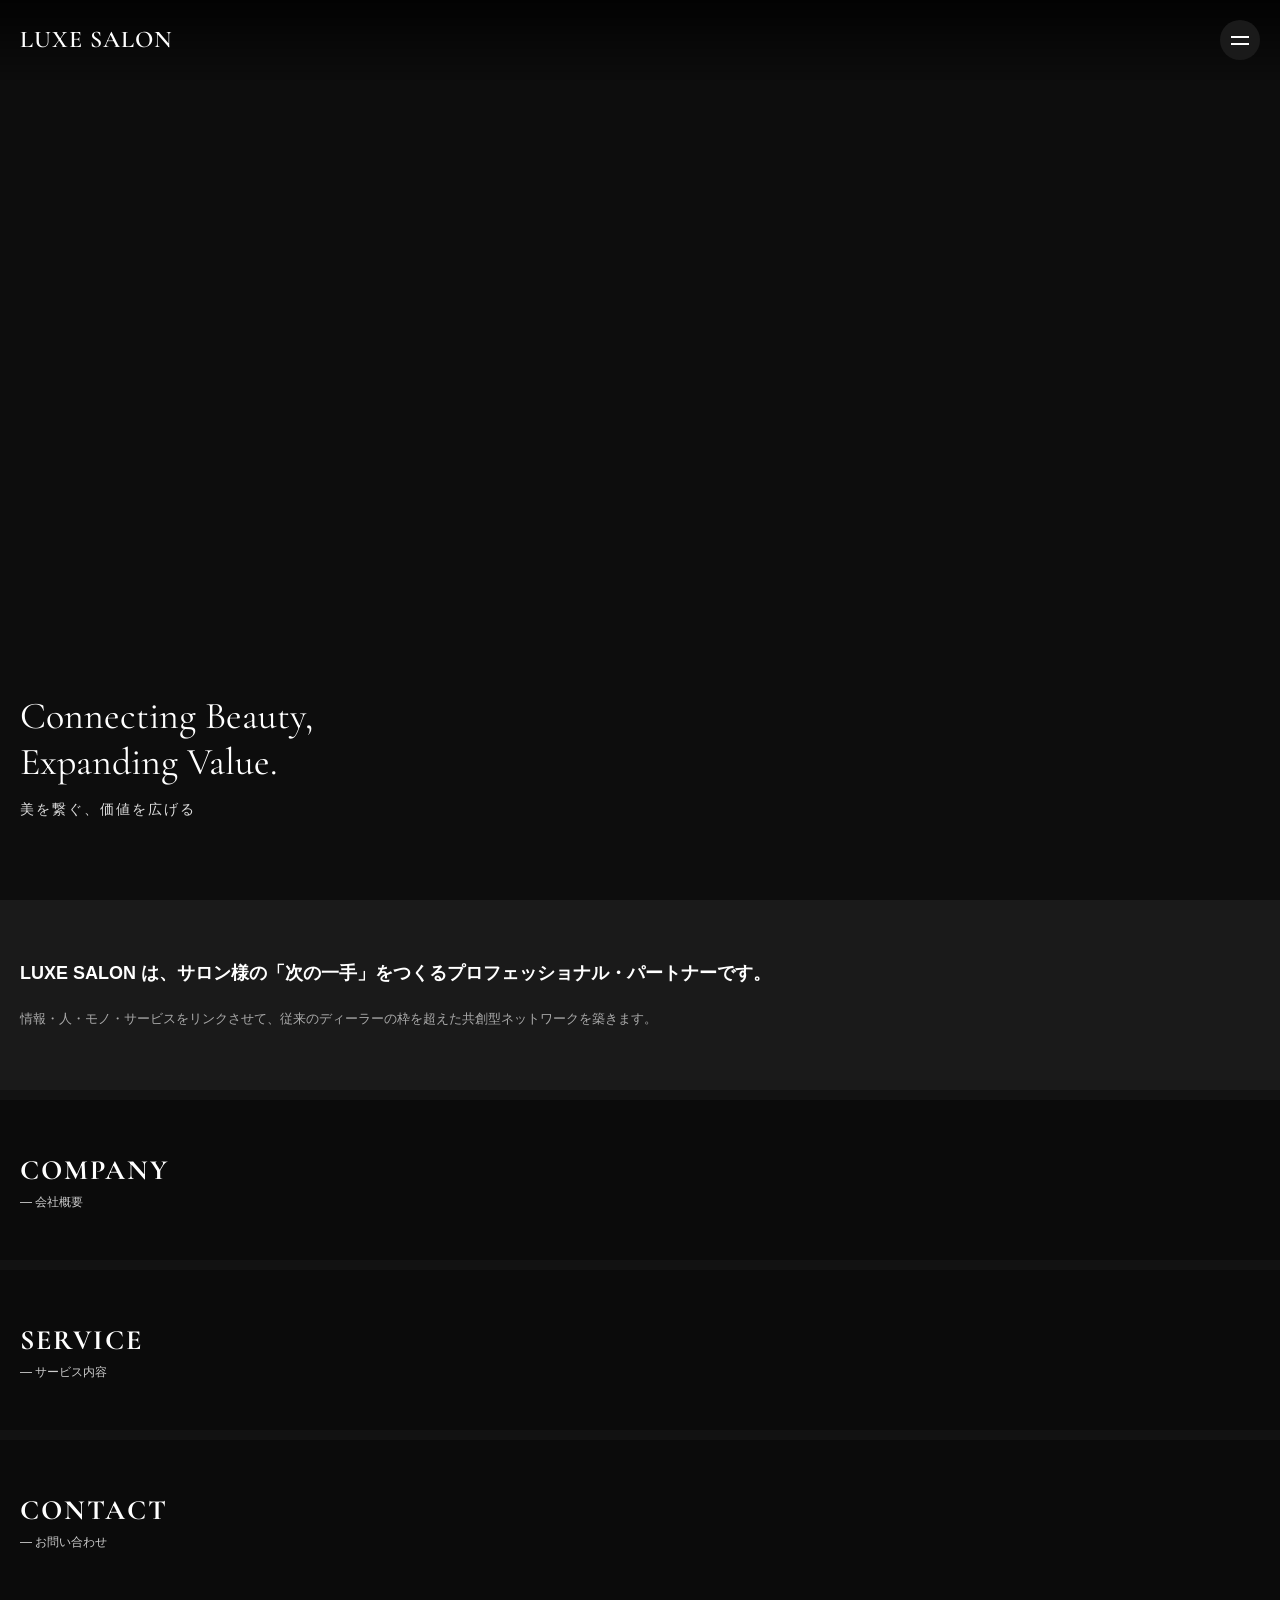
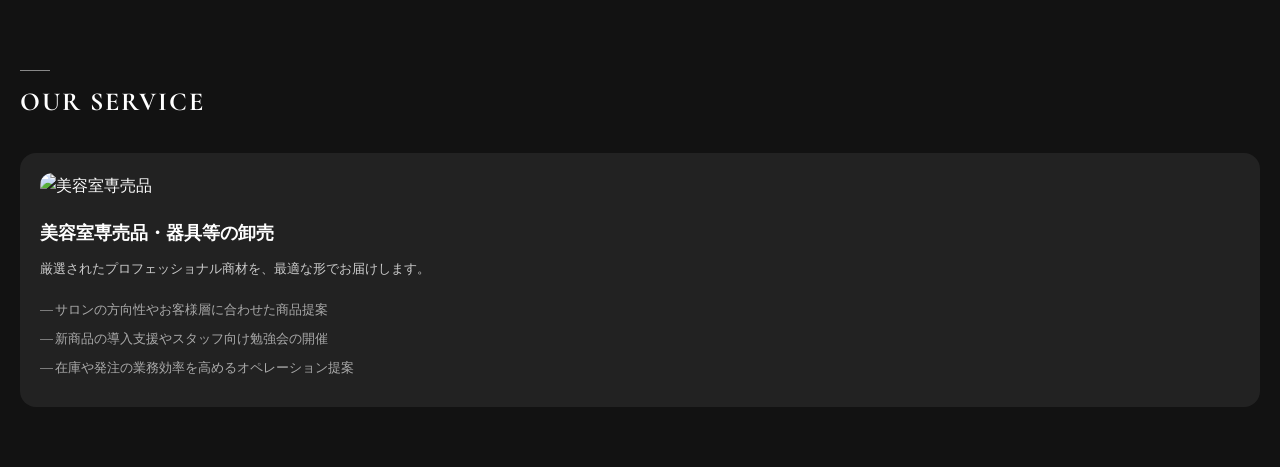
==== index.html @ d27b7789 "Add files via upload" ====
<!DOCTYPE html>
<html lang="ja">
<head>
  <meta charset="UTF-8">
  <meta name="viewport" content="width=device-width, initial-scale=1.0">
  <title>LUXE SALON 美容室向けプロフェッショナルパートナー</title>
  <!-- Google Fonts: 英語フォントにセリフ体（高級感）を導入 -->
  <link rel="preconnect" href="https://fonts.googleapis.com">
  <link rel="preconnect" href="https://fonts.gstatic.com" crossorigin>
  <link href="https://fonts.googleapis.com/css2?family=Cormorant+Garamond:wght@400;600&display=swap" rel="stylesheet">
  <link rel="stylesheet" href="style.css">
</head>
<body>

  <!-- ヘッダー -->
  <header class="header">
    <div class="logo">LUXE SALON</div>
    <button class="hamburger" aria-label="メニュー">
      <span></span>
      <span></span>
    </button>
  </header>

  <!-- メインビジュアル -->
  <section class="hero">
    <div class="hero-image" style="background-image: url('https://images.unsplash.com/photo-1560066984-138dadb4c035?q=80&w=800');">
      <div class="hero-overlay"></div>
      <div class="hero-text">
        <p class="en-title">Connecting Beauty,<br>Expanding Value.</p>
        <p class="ja-title">美を繋ぐ、価値を広げる</p>
      </div>
    </div>
  </section>

  <!-- コンセプトメッセージ -->
  <section class="concept">
    <h2>LUXE SALON は、サロン様の「次の一手」をつくるプロフェッショナル・パートナーです。</h2>
    <p>情報・人・モノ・サービスをリンクさせて、従来のディーラーの枠を超えた共創型ネットワークを築きます。</p>
  </section>

  <!-- バナーカードエリア（COMPANY / SERVICE / CONTACT） -->
  <section class="card-list">
    <a href="#" class="card" style="background-image: url('https://images.unsplash.com/photo-1522337360788-8b13dee7a37e?q=80&w=800');">
      <div class="card-overlay"></div>
      <div class="card-content">
        <h3>COMPANY</h3>
        <p>— 会社概要</p>
      </div>
    </a>

    <a href="#" class="card" style="background-image: url('https://images.unsplash.com/photo-1527799820374-dcf8d9d4a388?q=80&w=800');">
      <div class="card-overlay"></div>
      <div class="card-content">
        <h3>SERVICE</h3>
        <p>— サービス内容</p>
      </div>
    </a>

    <a href="#" class="card" style="background-image: url('https://images.unsplash.com/photo-1562322140-8baeececf3df?q=80&w=800');">
      <div class="card-overlay"></div>
      <div class="card-content">
        <h3>CONTACT</h3>
        <p>— お問い合わせ</p>
      </div>
    </a>
  </section>

  <!-- サービス詳細カード（右側画面風のデザイン） -->
  <section class="service-detail">
    <div class="section-title-wrap">
      <span class="sub-line"></span>
      <h2 class="section-title">OUR SERVICE</h2>
    </div>

    <div class="detail-card">
      <div class="detail-img">
        <img src="https://images.unsplash.com/photo-1585747860715-2ba37e788b70?q=80&w=800" alt="美容室専売品">
      </div>
      <div class="detail-text">
        <h3>美容室専売品・器具等の卸売</h3>
        <p class="lead">厳選されたプロフェッショナル商材を、最適な形でお届けします。</p>
        <ul>
          <li>サロンの方向性やお客様層に合わせた商品提案</li>
          <li>新商品の導入支援やスタッフ向け勉強会の開催</li>
          <li>在庫や発注の業務効率を高めるオペレーション提案</li>
        </ul>
      </div>
    </div>
  </section>

</body>
</html>
---- style.css ----
/* 全体設定 */
* {
  margin: 0;
  padding: 0;
  box-sizing: border-box;
}

body {
  background-color: #121212; /* ダークモード基調 */
  color: #ffffff;
  font-family: "Helvetica Neue", Arial, "Hiragino Kaku Gothic ProN", "Hiragino Sans", sans-serif;
  line-height: 1.6;
}

/* ヘッダー */
.header {
  position: fixed;
  top: 0;
  left: 0;
  width: 100%;
  display: flex;
  justify-content: space-between;
  align-items: center;
  padding: 20px;
  z-index: 100;
  background: linear-gradient(to bottom, rgba(0,0,0,0.8), transparent);
}

.logo {
  font-family: 'Cormorant Garamond', serif;
  font-size: 24px;
  letter-spacing: 1px;
  font-weight: 600;
}

.hamburger {
  width: 40px;
  height: 40px;
  background: #1a1a1a;
  border: none;
  border-radius: 50%;
  display: flex;
  flex-direction: column;
  justify-content: center;
  align-items: center;
  gap: 5px;
  cursor: pointer;
}

.hamburger span {
  width: 18px;
  height: 2px;
  background-color: #fff;
  display: block;
}

/* メインビジュアル */
.hero {
  height: 100vh;
  position: relative;
}

.hero-image {
  width: 100%;
  height: 100%;
  background-size: cover;
  background-position: center;
  position: relative;
}

.hero-overlay {
  position: absolute;
  inset: 0;
  background: rgba(0, 0, 0, 0.3); /* 画像を少し暗くして文字を見やすく */
}

.hero-text {
  position: absolute;
  bottom: 80px;
  left: 20px;
  z-index: 2;
}

.en-title {
  font-family: 'Cormorant Garamond', serif;
  font-size: 38px;
  line-height: 1.2;
  margin-bottom: 12px;
}

.ja-title {
  font-size: 14px;
  letter-spacing: 2px;
  color: #dddddd;
}

/* コンセプト */
.concept {
  padding: 60px 20px;
  background-color: #1a1a1a;
}

.concept h2 {
  font-size: 18px;
  font-weight: 600;
  margin-bottom: 20px;
  line-height: 1.5;
}

.concept p {
  font-size: 13px;
  color: #aaaaaa;
  line-height: 1.8;
}

/* カードリスト */
.card-list {
  display: flex;
  flex-direction: column;
  gap: 10px;
  padding: 10px 0;
}

.card {
  position: relative;
  height: 160px;
  background-size: cover;
  background-position: center;
  display: block;
  text-decoration: none;
  color: #fff;
}

.card-overlay {
  position: absolute;
  inset: 0;
  background: rgba(0, 0, 0, 0.4);
}

.card-content {
  position: absolute;
  top: 50%;
  left: 20px;
  transform: translateY(-50%);
  z-index: 2;
}

.card-content h3 {
  font-family: 'Cormorant Garamond', serif;
  font-size: 28px;
  letter-spacing: 2px;
}

.card-content p {
  font-size: 12px;
  color: #ccc;
}

/* サービス詳細カード */
.service-detail {
  padding: 60px 20px;
}

.section-title-wrap {
  margin-bottom: 30px;
}

.sub-line {
  display: block;
  width: 30px;
  height: 1px;
  background-color: #888;
  margin-bottom: 10px;
}

.section-title {
  font-family: 'Cormorant Garamond', serif;
  font-size: 26px;
  letter-spacing: 2px;
}

.detail-card {
  background-color: #222222;
  border-radius: 16px; /* 画像と同じ大きな角丸 */
  padding: 20px;
  overflow: hidden;
}

.detail-img img {
  width: 100%;
  border-radius: 12px;
  display: block;
  margin-bottom: 20px;
}

.detail-text h3 {
  font-size: 18px;
  margin-bottom: 12px;
}

.detail-text .lead {
  font-size: 13px;
  color: #ccc;
  margin-bottom: 20px;
}

.detail-text ul {
  list-style: none;
}

.detail-text li {
  font-size: 13px;
  color: #aaa;
  position: relative;
  padding-left: 15px;
  margin-bottom: 8px;
}

.detail-text li::before {
  content: "—";
  position: absolute;
  left: 0;
  color: #888;
}
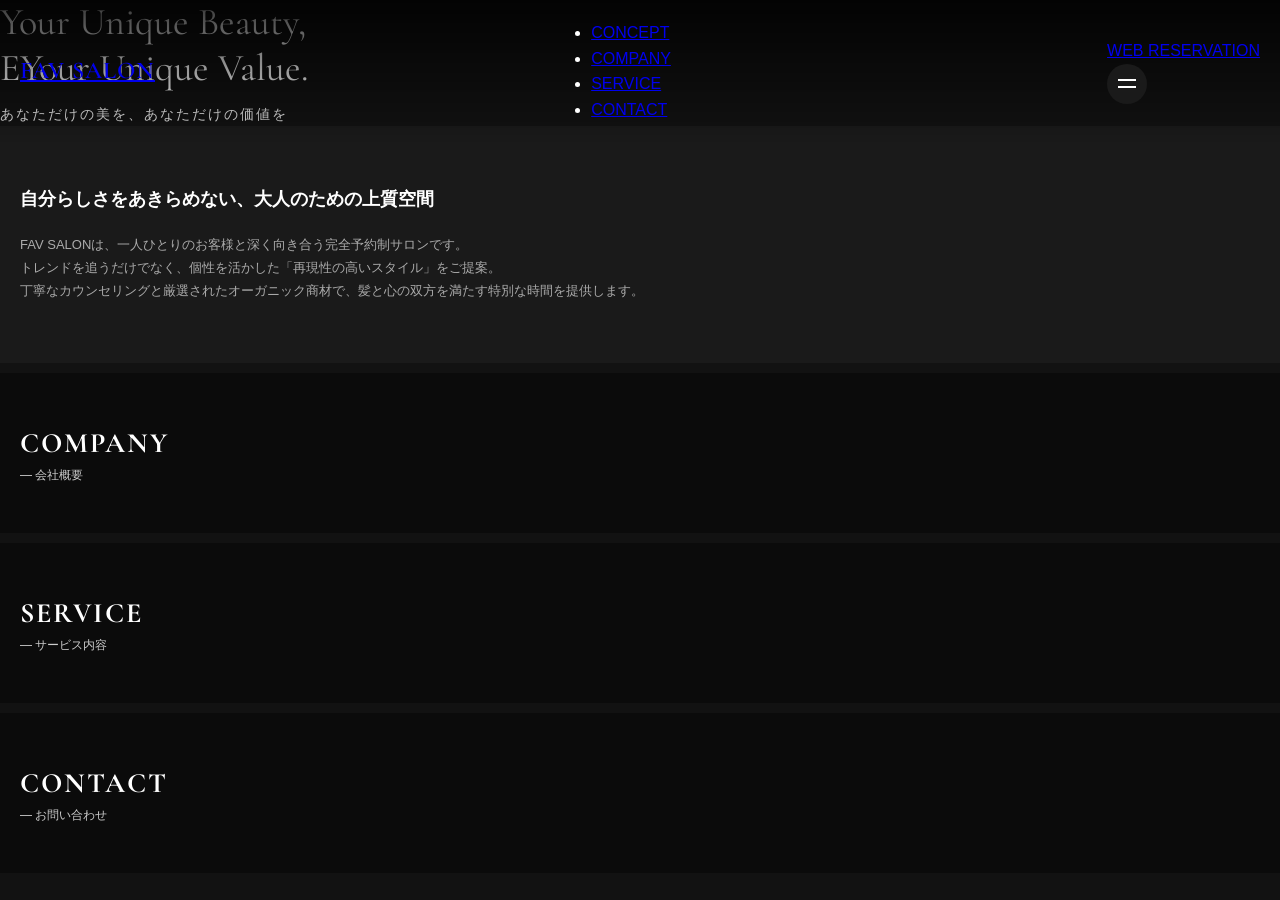
==== commit 6b1cae05: "Add files via upload" ====
--- a/index.html
+++ b/index.html
@@ -3,8 +3,7 @@
 <head>
   <meta charset="UTF-8">
   <meta name="viewport" content="width=device-width, initial-scale=1.0">
-  <title>LUXE SALON 美容室向けプロフェッショナルパートナー</title>
-  <!-- Google Fonts: 英語フォントにセリフ体（高級感）を導入 -->
+  <title>FAV SALON</title>
   <link rel="preconnect" href="https://fonts.googleapis.com">
   <link rel="preconnect" href="https://fonts.gstatic.com" crossorigin>
   <link href="https://fonts.googleapis.com/css2?family=Cormorant+Garamond:wght@400;600&display=swap" rel="stylesheet">
@@ -12,35 +11,49 @@
 </head>
 <body>
 
-  <!-- ヘッダー -->
   <header class="header">
-    <div class="logo">LUXE SALON</div>
-    <button class="hamburger" aria-label="メニュー">
-      <span></span>
-      <span></span>
-    </button>
+    <div class="logo">
+        <a href="index.html">FAV SALON</a>
+    </div>
+    
+    <nav class="nav-menu">
+      <ul>
+        <li><a href="#concept">CONCEPT</a></li>
+        <li><a href="company.html">COMPANY</a></li>
+        <li><a href="service.html">SERVICE</a></li>
+        <li><a href="contact.html">CONTACT</a></li>
+      </ul>
+    </nav>
+
+    <div class="header-right">
+      <a href="reserve.html" class="btn-reserve">WEB RESERVATION</a>
+      <button class="hamburger" aria-label="メニュー">
+        <span></span>
+        <span></span>
+      </button>
+    </div>
   </header>
 
-  <!-- メインビジュアル -->
-  <section class="hero">
-    <div class="hero-image" style="background-image: url('https://images.unsplash.com/photo-1560066984-138dadb4c035?q=80&w=800');">
-      <div class="hero-overlay"></div>
-      <div class="hero-text">
-        <p class="en-title">Connecting Beauty,<br>Expanding Value.</p>
-        <p class="ja-title">美を繋ぐ、価値を広げる</p>
+  <main>
+     <section class="main">
+    <div class="main-image" style="background-image: url(./main.jpg);">
+      <div class="main-overlay"></div>
+      <div class="main">
+        <p class="en-title">Your Unique Beauty, <br>EYour Unique Value.</p>
+        <p class="ja-title">あなただけの美を、あなただけの価値を</p>
       </div>
     </div>
   </section>
 
-  <!-- コンセプトメッセージ -->
   <section class="concept">
-    <h2>LUXE SALON は、サロン様の「次の一手」をつくるプロフェッショナル・パートナーです。</h2>
-    <p>情報・人・モノ・サービスをリンクさせて、従来のディーラーの枠を超えた共創型ネットワークを築きます。</p>
+    <h2>自分らしさをあきらめない、大人のための上質空間</h2>
+    <p>FAV SALONは、一人ひとりのお客様と深く向き合う完全予約制サロンです。<br>
+トレンドを追うだけでなく、個性を活かした「再現性の高いスタイル」をご提案。<br>
+丁寧なカウンセリングと厳選されたオーガニック商材で、髪と心の双方を満たす特別な時間を提供します。</p>
   </section>
 
-  <!-- バナーカードエリア（COMPANY / SERVICE / CONTACT） -->
   <section class="card-list">
-    <a href="#" class="card" style="background-image: url('https://images.unsplash.com/photo-1522337360788-8b13dee7a37e?q=80&w=800');">
+    <a href="company.html" class="card" style="background-image: url(salonlogo.png);">
       <div class="card-overlay"></div>
       <div class="card-content">
         <h3>COMPANY</h3>
@@ -48,7 +61,7 @@
       </div>
     </a>
 
-    <a href="#" class="card" style="background-image: url('https://images.unsplash.com/photo-1527799820374-dcf8d9d4a388?q=80&w=800');">
+    <a href="service.html" class="card" style="background-image: url('https://images.unsplash.com/photo-1527799820374-dcf8d9d4a388?q=80&w=800');">
       <div class="card-overlay"></div>
       <div class="card-content">
         <h3>SERVICE</h3>
@@ -56,37 +69,20 @@
       </div>
     </a>
 
-    <a href="#" class="card" style="background-image: url('https://images.unsplash.com/photo-1562322140-8baeececf3df?q=80&w=800');">
+    <a href="contact.html" class="card" style="background-image: url('https://images.unsplash.com/photo-1562322140-8baeececf3df?q=80&w=800');">
       <div class="card-overlay"></div>
       <div class="card-content">
         <h3>CONTACT</h3>
         <p>— お問い合わせ</p>
       </div>
     </a>
-  </section>
 
-  <!-- サービス詳細カード（右側画面風のデザイン） -->
-  <section class="service-detail">
-    <div class="section-title-wrap">
-      <span class="sub-line"></span>
-      <h2 class="section-title">OUR SERVICE</h2>
-    </div>
+ 
+  </section> 
+  </main>
 
-    <div class="detail-card">
-      <div class="detail-img">
-        <img src="https://images.unsplash.com/photo-1585747860715-2ba37e788b70?q=80&w=800" alt="美容室専売品">
-      </div>
-      <div class="detail-text">
-        <h3>美容室専売品・器具等の卸売</h3>
-        <p class="lead">厳選されたプロフェッショナル商材を、最適な形でお届けします。</p>
-        <ul>
-          <li>サロンの方向性やお客様層に合わせた商品提案</li>
-          <li>新商品の導入支援やスタッフ向け勉強会の開催</li>
-          <li>在庫や発注の業務効率を高めるオペレーション提案</li>
-        </ul>
-      </div>
-    </div>
-  </section>
+
+
 
 </body>
 </html>
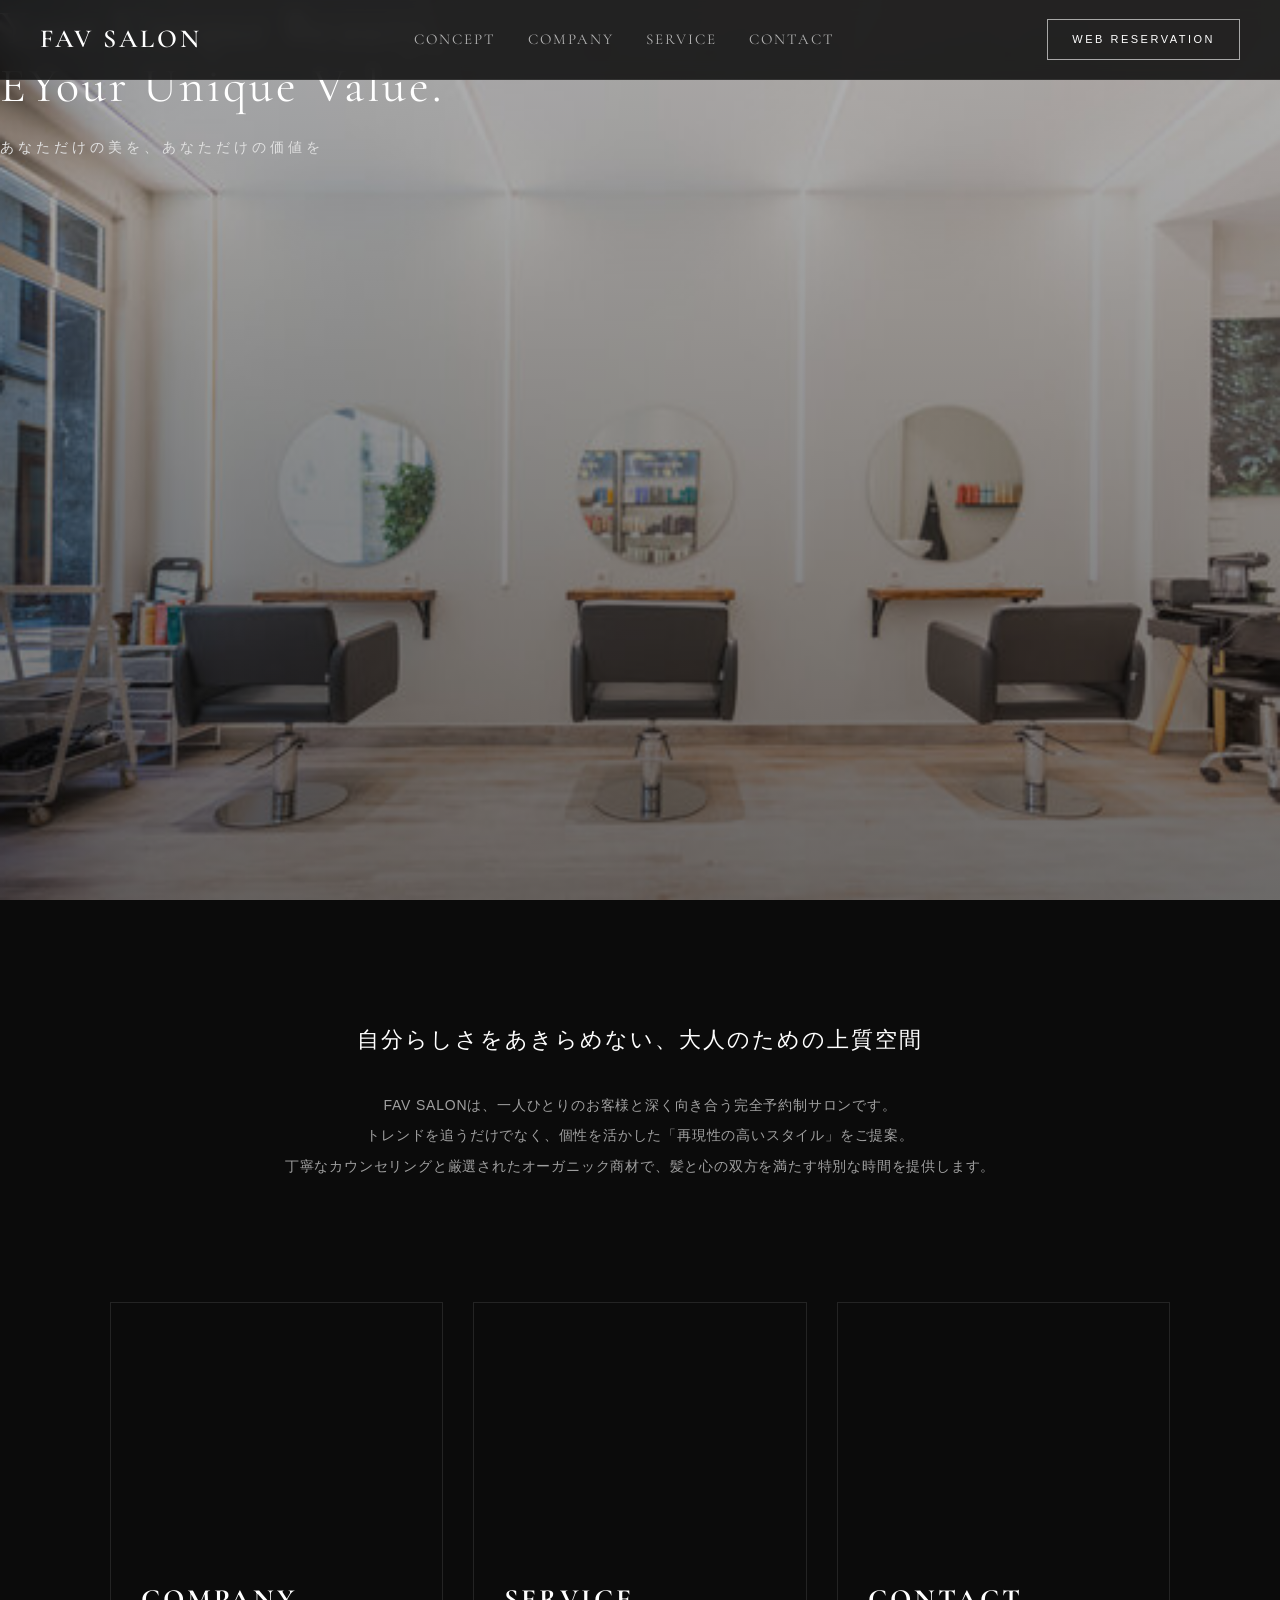
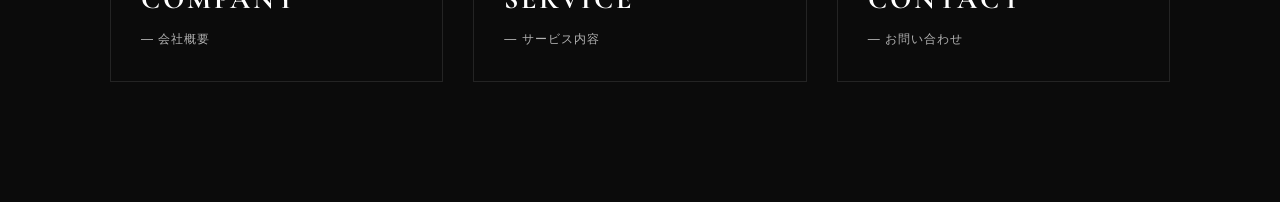
==== commit 7e1def59: "Add files via upload" ====
--- a/index.html
+++ b/index.html
@@ -53,7 +53,7 @@
   </section>
 
   <section class="card-list">
-    <a href="company.html" class="card" style="background-image: url(salonlogo.png);">
+    <a href="company.html" class="card" style="background-image: url(./salonlogo.png);">
       <div class="card-overlay"></div>
       <div class="card-content">
         <h3>COMPANY</h3>
--- a/style.css
+++ b/style.css
@@ -1,224 +1,531 @@
-/* 全体設定 */
-* {
+@charset "UTF-8";
+
+/* ==========================================================================
+   1. リセット & 共通ベース設定
+   ========================================================================== */
+*, *::before, *::after {
+  box-sizing: border-box;
   margin: 0;
   padding: 0;
-  box-sizing: border-box;
+}
+
+html {
+  scroll-behavior: smooth;
+  font-size: 16px;
 }
 
 body {
-  background-color: #121212; /* ダークモード基調 */
-  color: #ffffff;
-  font-family: "Helvetica Neue", Arial, "Hiragino Kaku Gothic ProN", "Hiragino Sans", sans-serif;
-  line-height: 1.6;
-}
-
-/* ヘッダー */
+  font-family: "Helvetica Neue", Arial, "Hiragino Kaku Gothic ProN", "Hiragino Sans", MeiYo, sans-serif;
+  background-color: #0b0b0b;
+  color: #e5e5e5;
+  line-height: 1.8;
+  letter-spacing: 0.05em;
+  overflow-x: hidden;
+}
+
+a {
+  color: inherit;
+  text-decoration: none;
+  transition: all 0.3s ease;
+}
+
+img {
+  max-width: 100%;
+  height: auto;
+  vertical-align: bottom;
+}
+
+/* 共通コンテナ */
+.container {
+  max-width: 900px;
+  margin: 0 auto;
+  padding: 120px 20px 80px;
+}
+
+/* 下層ページ タイトルスタイル */
+.page-title {
+  text-align: center;
+  margin-bottom: 60px;
+}
+
+.page-title h1 {
+  font-family: 'Cormorant Garamond', serif;
+  font-size: 42px;
+  font-weight: 600;
+  letter-spacing: 4px;
+  color: #ffffff;
+  margin-bottom: 8px;
+}
+
+.page-title p {
+  font-size: 13px;
+  color: #8a8a8a;
+  letter-spacing: 2px;
+}
+
+/* ==========================================================================
+   2. ヘッダー & ナビゲーション
+   ========================================================================== */
 .header {
   position: fixed;
   top: 0;
   left: 0;
   width: 100%;
+  height: 80px;
   display: flex;
   justify-content: space-between;
   align-items: center;
-  padding: 20px;
-  z-index: 100;
-  background: linear-gradient(to bottom, rgba(0,0,0,0.8), transparent);
-}
-
-.logo {
-  font-family: 'Cormorant Garamond', serif;
-  font-size: 24px;
-  letter-spacing: 1px;
+  padding: 0 40px;
+  background-color: rgba(11, 11, 11, 0.85);
+  backdrop-filter: blur(8px);
+  -webkit-backdrop-filter: blur(8px);
+  z-index: 1000;
+  border-bottom: 1px solid rgba(255, 255, 255, 0.08);
+}
+
+.logo a {
+  font-family: 'Cormorant Garamond', serif;
+  font-size: 26px;
   font-weight: 600;
-}
-
+  letter-spacing: 3px;
+  color: #ffffff;
+}
+
+/* ナビゲーションメニュー */
+.nav-menu ul {
+  display: flex;
+  list-style: none;
+  gap: 32px;
+}
+
+.nav-menu a {
+  font-family: 'Cormorant Garamond', serif;
+  font-size: 15px;
+  letter-spacing: 2px;
+  color: #b3b3b3;
+  position: relative;
+  padding: 5px 0;
+}
+
+.nav-menu a::after {
+  content: '';
+  position: absolute;
+  bottom: 0;
+  left: 0;
+  width: 0;
+  height: 1px;
+  background-color: #ffffff;
+  transition: width 0.3s ease;
+}
+
+.nav-menu a:hover {
+  color: #ffffff;
+}
+
+.nav-menu a:hover::after {
+  width: 100%;
+}
+
+/* 右側エリア（予約ボタン） */
+.header-right {
+  display: flex;
+  align-items: center;
+  gap: 20px;
+}
+
+/* Web予約ボタン（高級感のあるホバー演出） */
+.btn-reserve {
+  display: inline-block;
+  padding: 10px 24px;
+  font-size: 11px;
+  letter-spacing: 2.5px;
+  color: #ffffff;
+  border: 1px solid rgba(255, 255, 255, 0.6);
+  background: transparent;
+  transition: all 0.4s cubic-bezier(0.165, 0.84, 0.44, 1);
+}
+
+.btn-reserve:hover {
+  background-color: #ffffff;
+  color: #0b0b0b;
+  border-color: #ffffff;
+  box-shadow: 0 0 20px rgba(255, 255, 255, 0.2);
+}
+
+/* ハンバーガーボタン（将来的なJS拡張用） */
 .hamburger {
-  width: 40px;
-  height: 40px;
-  background: #1a1a1a;
+  display: none;
+  background: none;
   border: none;
-  border-radius: 50%;
-  display: flex;
+  cursor: pointer;
   flex-direction: column;
-  justify-content: center;
-  align-items: center;
-  gap: 5px;
-  cursor: pointer;
+  justify-content: space-between;
+  width: 24px;
+  height: 14px;
+  padding: 0;
 }
 
 .hamburger span {
-  width: 18px;
-  height: 2px;
-  background-color: #fff;
   display: block;
-}
+  width: 100%;
+  height: 1px;
+  background-color: #ffffff;
+  transition: all 0.3s ease;
+}
+
+/* ==========================================================================
+   3. トップページ（Hero, Concept, Cards）
+   ========================================================================== */
 
 /* メインビジュアル */
-.hero {
+.main, .hero {
+  position: relative;
+  width: 100%;
   height: 100vh;
-  position: relative;
-}
-
-.hero-image {
+  min-height: 600px;
+}
+
+.main-image, .hero-image {
   width: 100%;
   height: 100%;
   background-size: cover;
   background-position: center;
+  background-repeat: no-repeat;
   position: relative;
-}
-
-.hero-overlay {
+  display: flex;
+  align-items: center;
+  justify-content: center;
+}
+
+.main-overlay, .hero-overlay {
   position: absolute;
-  inset: 0;
-  background: rgba(0, 0, 0, 0.3); /* 画像を少し暗くして文字を見やすく */
-}
-
-.hero-text {
-  position: absolute;
-  bottom: 80px;
-  left: 20px;
+  top: 0;
+  left: 0;
+  width: 100%;
+  height: 100%;
+  background: linear-gradient(
+    to bottom,
+    rgba(11, 11, 11, 0.3) 0%,
+    rgba(11, 11, 11, 0.6) 100%
+  );
+}
+
+.main-text, .hero-text {
+  position: relative;
   z-index: 2;
+  text-align: center;
+  padding: 0 20px;
 }
 
 .en-title {
   font-family: 'Cormorant Garamond', serif;
-  font-size: 38px;
+  font-size: 48px;
   line-height: 1.2;
-  margin-bottom: 12px;
+  letter-spacing: 3px;
+  color: #ffffff;
+  margin-bottom: 20px;
 }
 
 .ja-title {
   font-size: 14px;
-  letter-spacing: 2px;
-  color: #dddddd;
+  letter-spacing: 4px;
+  color: #e0e0e0;
 }
 
 /* コンセプト */
 .concept {
-  padding: 60px 20px;
-  background-color: #1a1a1a;
+  max-width: 800px;
+  margin: 0 auto;
+  padding: 120px 20px;
+  text-align: center;
 }
 
 .concept h2 {
-  font-size: 18px;
-  font-weight: 600;
-  margin-bottom: 20px;
-  line-height: 1.5;
+  font-size: 22px;
+  font-weight: 400;
+  letter-spacing: 2px;
+  line-height: 1.8;
+  color: #ffffff;
+  margin-bottom: 30px;
 }
 
 .concept p {
-  font-size: 13px;
-  color: #aaaaaa;
-  line-height: 1.8;
+  font-size: 14px;
+  color: #a0a0a0;
+  line-height: 2.2;
 }
 
 /* カードリスト */
 .card-list {
-  display: flex;
-  flex-direction: column;
-  gap: 10px;
-  padding: 10px 0;
+  max-width: 1100px;
+  margin: 0 auto;
+  padding: 0 20px 120px;
+  display: grid;
+  grid-template-columns: repeat(3, 1fr);
+  gap: 30px;
 }
 
 .card {
   position: relative;
-  height: 160px;
+  height: 380px;
   background-size: cover;
   background-position: center;
-  display: block;
-  text-decoration: none;
-  color: #fff;
+  display: flex;
+  align-items: flex-end;
+  padding: 30px;
+  overflow: hidden;
+  border: 1px solid rgba(255, 255, 255, 0.1);
+  transition: transform 0.5s ease, border-color 0.5s ease;
 }
 
 .card-overlay {
   position: absolute;
-  inset: 0;
-  background: rgba(0, 0, 0, 0.4);
+  top: 0;
+  left: 0;
+  width: 100%;
+  height: 100%;
+  background: linear-gradient(
+    to top,
+    rgba(11, 11, 11, 0.85) 0%,
+    rgba(11, 11, 11, 0.2) 100%
+  );
+  transition: opacity 0.5s ease;
 }
 
 .card-content {
-  position: absolute;
-  top: 50%;
-  left: 20px;
-  transform: translateY(-50%);
+  position: relative;
   z-index: 2;
+  transition: transform 0.5s ease;
 }
 
 .card-content h3 {
   font-family: 'Cormorant Garamond', serif;
   font-size: 28px;
-  letter-spacing: 2px;
+  letter-spacing: 3px;
+  color: #ffffff;
+  margin-bottom: 5px;
 }
 
 .card-content p {
   font-size: 12px;
-  color: #ccc;
-}
-
-/* サービス詳細カード */
-.service-detail {
-  padding: 60px 20px;
-}
-
-.section-title-wrap {
-  margin-bottom: 30px;
-}
-
-.sub-line {
-  display: block;
-  width: 30px;
-  height: 1px;
-  background-color: #888;
-  margin-bottom: 10px;
-}
-
-.section-title {
-  font-family: 'Cormorant Garamond', serif;
-  font-size: 26px;
-  letter-spacing: 2px;
-}
-
-.detail-card {
-  background-color: #222222;
-  border-radius: 16px; /* 画像と同じ大きな角丸 */
-  padding: 20px;
-  overflow: hidden;
-}
-
-.detail-img img {
-  width: 100%;
-  border-radius: 12px;
-  display: block;
+  color: #b3b3b3;
+  letter-spacing: 1px;
+}
+
+/* カード ホバーエフェクト */
+.card:hover {
+  transform: translateY(-8px);
+  border-color: rgba(255, 255, 255, 0.4);
+}
+
+.card:hover .card-overlay {
+  background: linear-gradient(
+    to top,
+    rgba(11, 11, 11, 0.95) 0%,
+    rgba(11, 11, 11, 0.3) 100%
+  );
+}
+
+.card:hover .card-content {
+  transform: translateY(-5px);
+}
+
+/* ==========================================================================
+   4. 下層ページ共通・固有スタイル
+   ========================================================================== */
+
+/* --- A. 会社概要（COMPANY）--- */
+.info-table {
+  width: 100%;
+  border-collapse: collapse;
+  margin-top: 20px;
+}
+
+.info-table th, 
+.info-table td {
+  padding: 22px 16px;
+  border-bottom: 1px solid rgba(255, 255, 255, 0.1);
+  font-size: 14px;
+  line-height: 1.8;
+}
+
+.info-table th {
+  width: 28%;
+  color: #8a8a8a;
+  font-weight: normal;
+  text-align: left;
+  vertical-align: top;
+}
+
+.info-table td {
+  color: #e5e5e5;
+}
+
+/* --- B. サービス（SERVICE）--- */
+.menu-category {
+  margin-bottom: 50px;
+}
+
+.menu-category h2 {
+  font-family: 'Cormorant Garamond', serif;
+  font-size: 24px;
+  font-weight: 600;
+  letter-spacing: 3px;
+  color: #ffffff;
+  padding-bottom: 12px;
+  border-bottom: 1px solid rgba(255, 255, 255, 0.2);
   margin-bottom: 20px;
 }
 
-.detail-text h3 {
-  font-size: 18px;
-  margin-bottom: 12px;
-}
-
-.detail-text .lead {
+.menu-item {
+  display: flex;
+  justify-content: space-between;
+  align-items: baseline;
+  padding: 16px 0;
+  border-bottom: 1px solid rgba(255, 255, 255, 0.05);
+  font-size: 14px;
+}
+
+.menu-name {
+  color: #d0d0d0;
+}
+
+.menu-price {
+  font-family: 'Cormorant Garamond', serif;
+  font-size: 16px;
+  color: #ffffff;
+  letter-spacing: 1px;
+}
+
+/* --- C. お問い合わせ（CONTACT）--- */
+.contact-form {
+  display: flex;
+  flex-direction: column;
+  gap: 24px;
+}
+
+.form-group {
+  display: flex;
+  flex-direction: column;
+  gap: 8px;
+}
+
+.form-group label {
   font-size: 13px;
-  color: #ccc;
-  margin-bottom: 20px;
-}
-
-.detail-text ul {
-  list-style: none;
-}
-
-.detail-text li {
+  color: #a0a0a0;
+  letter-spacing: 1px;
+}
+
+.form-group label span {
+  color: #c97a7a;
+  margin-left: 4px;
+}
+
+.form-group input, 
+.form-group select, 
+.form-group textarea {
+  width: 100%;
+  padding: 14px;
+  background-color: #141414;
+  border: 1px solid rgba(255, 255, 255, 0.15);
+  border-radius: 0;
+  color: #ffffff;
+  font-size: 14px;
+  outline: none;
+  transition: border-color 0.3s ease;
+}
+
+.form-group input:focus, 
+.form-group select:focus, 
+.form-group textarea:focus {
+  border-color: #ffffff;
+}
+
+.form-group select option {
+  background-color: #141414;
+  color: #ffffff;
+}
+
+.btn-submit {
+  margin-top: 20px;
+  padding: 16px;
+  background-color: #ffffff;
+  color: #0b0b0b;
+  border: 1px solid #ffffff;
   font-size: 13px;
-  color: #aaa;
-  position: relative;
-  padding-left: 15px;
-  margin-bottom: 8px;
-}
-
-.detail-text li::before {
-  content: "—";
-  position: absolute;
-  left: 0;
-  color: #888;
+  letter-spacing: 3px;
+  cursor: pointer;
+  transition: all 0.3s ease;
+}
+
+.btn-submit:hover {
+  background-color: transparent;
+  color: #ffffff;
+}
+
+/* ==========================================================================
+   5. レスポンシブ対応（スマホ・タブレット表示）
+   ========================================================================== */
+@media (max-width: 960px) {
+  .card-list {
+    grid-template-columns: 1fr;
+    gap: 20px;
+  }
+
+  .card {
+    height: 260px;
+  }
+}
+
+@media (max-width: 768px) {
+  .header {
+    padding: 0 20px;
+    height: 70px;
+  }
+
+  .nav-menu {
+    display: none; /* スマホ時はメニューを折りたたむ設計 */
+  }
+
+  .hamburger {
+    display: flex;
+  }
+
+  .en-title {
+    font-size: 32px;
+  }
+
+  .ja-title {
+    font-size: 12px;
+  }
+
+  .concept {
+    padding: 80px 20px;
+  }
+
+  .concept h2 {
+    font-size: 18px;
+  }
+
+  .container {
+    padding-top: 100px;
+  }
+
+  .info-table th, 
+  .info-table td {
+    display: block;
+    width: 100%;
+    padding: 10px 0;
+  }
+
+  .info-table th {
+    border-bottom: none;
+    color: #ffffff;
+  }
+
+  .info-table tr {
+    border-bottom: 1px solid rgba(255, 255, 255, 0.1);
+    display: block;
+    padding: 10px 0;
+  }
 }
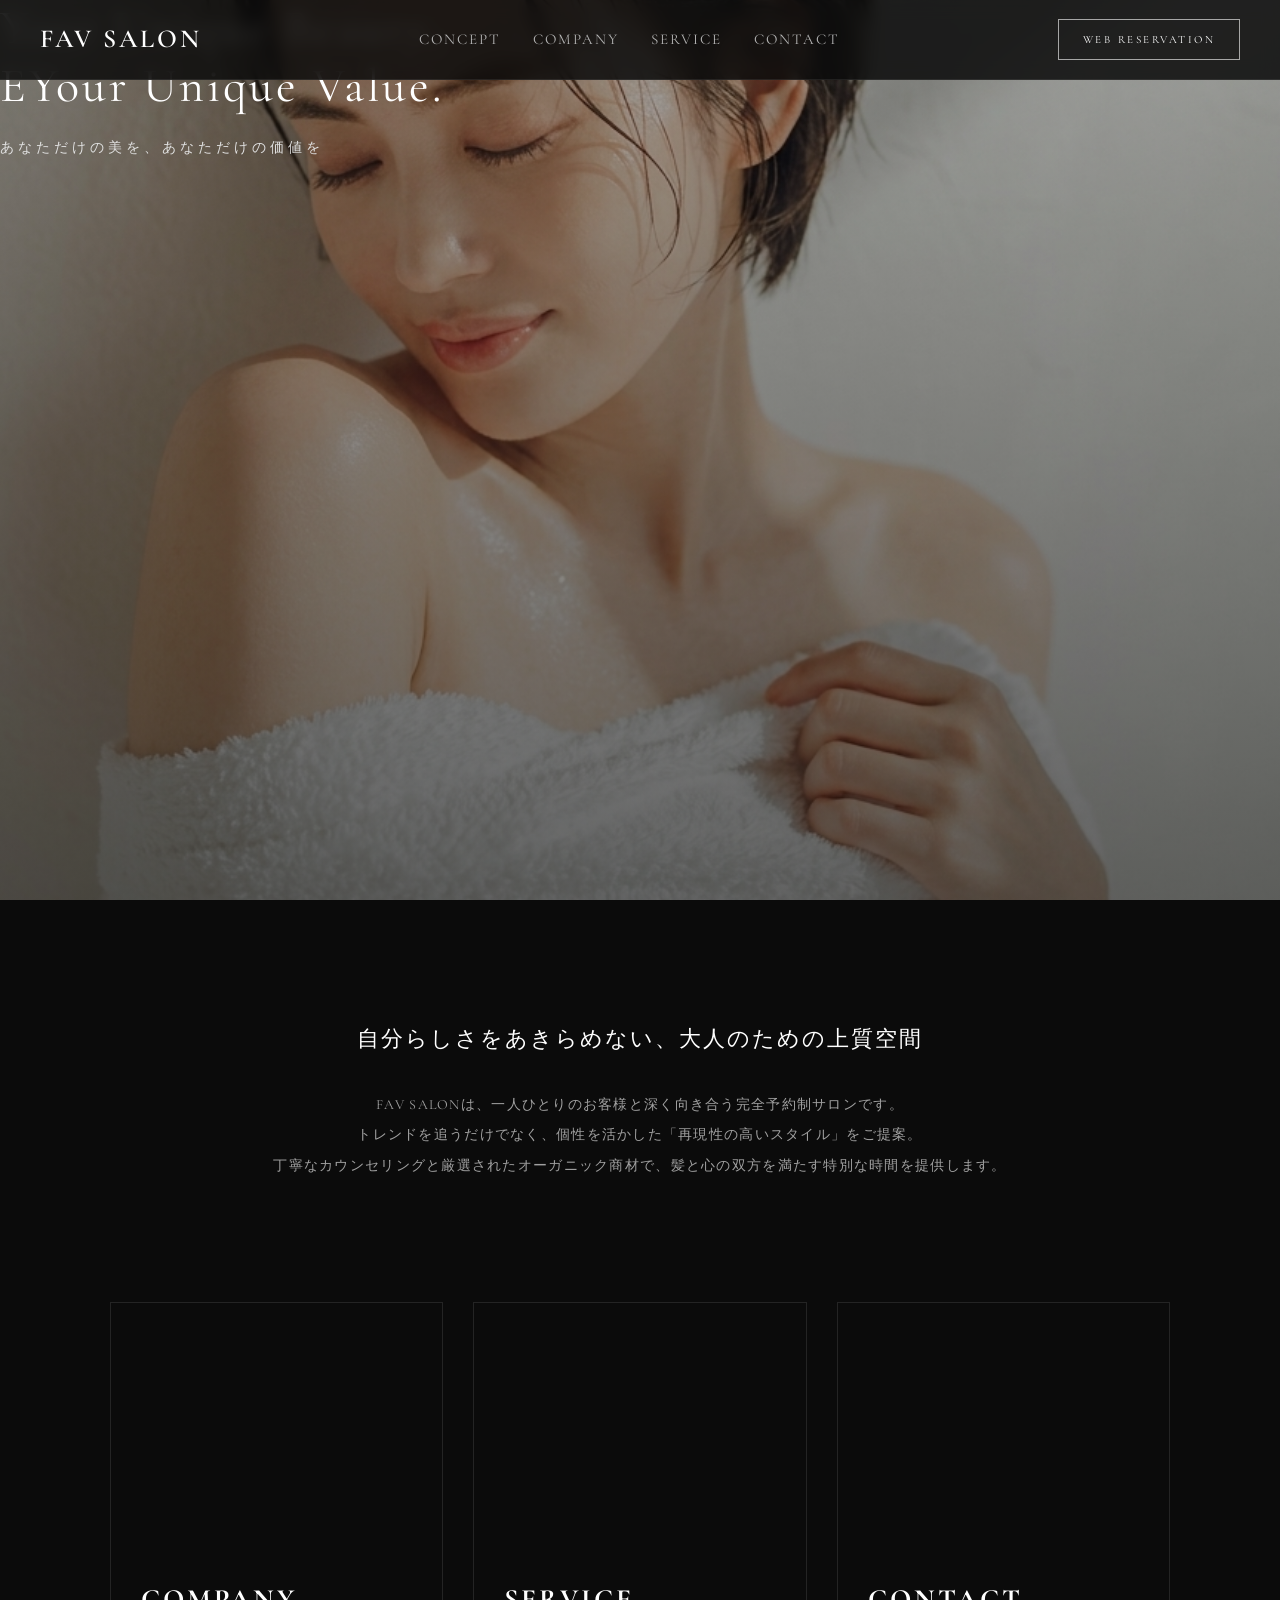
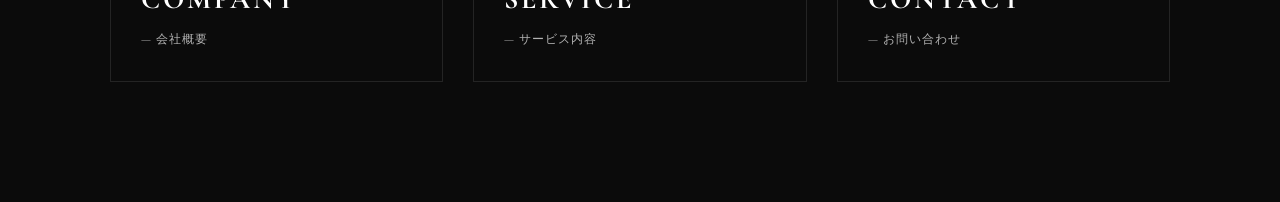
==== commit 690c3556: "Add files via upload" ====
--- a/index.html
+++ b/index.html
@@ -36,7 +36,7 @@
 
   <main>
      <section class="main">
-    <div class="main-image" style="background-image: url(./main.jpg);">
+    <div class="main-image" style="background-image: url(./main_new.png);">
       <div class="main-overlay"></div>
       <div class="main">
         <p class="en-title">Your Unique Beauty, <br>EYour Unique Value.</p>
--- a/style.css
+++ b/style.css
@@ -15,11 +15,12 @@
 }
 
 body {
-  font-family: "Helvetica Neue", Arial, "Hiragino Kaku Gothic ProN", "Hiragino Sans", MeiYo, sans-serif;
+/* 英字・和文ともに高級感のある明朝系フォントを指定 */
+  font-family: 'Cormorant Garamond', "Yu Mincho", "游明朝", "YuMincho", "HG明朝E", "MS P明朝", Georgia, serif;
   background-color: #0b0b0b;
   color: #e5e5e5;
   line-height: 1.8;
-  letter-spacing: 0.05em;
+  letter-spacing: 0.08em; /* 文字間隔をやや広げてエレガントに */
   overflow-x: hidden;
 }
 
@@ -185,7 +186,7 @@
   min-height: 600px;
 }
 
-.main-image, .hero-image {
+.main-image {
   width: 100%;
   height: 100%;
   background-size: cover;
@@ -197,7 +198,7 @@
   justify-content: center;
 }
 
-.main-overlay, .hero-overlay {
+.main-overlay {
   position: absolute;
   top: 0;
   left: 0;
@@ -210,7 +211,7 @@
   );
 }
 
-.main-text, .hero-text {
+.main-text{
   position: relative;
   z-index: 2;
   text-align: center;
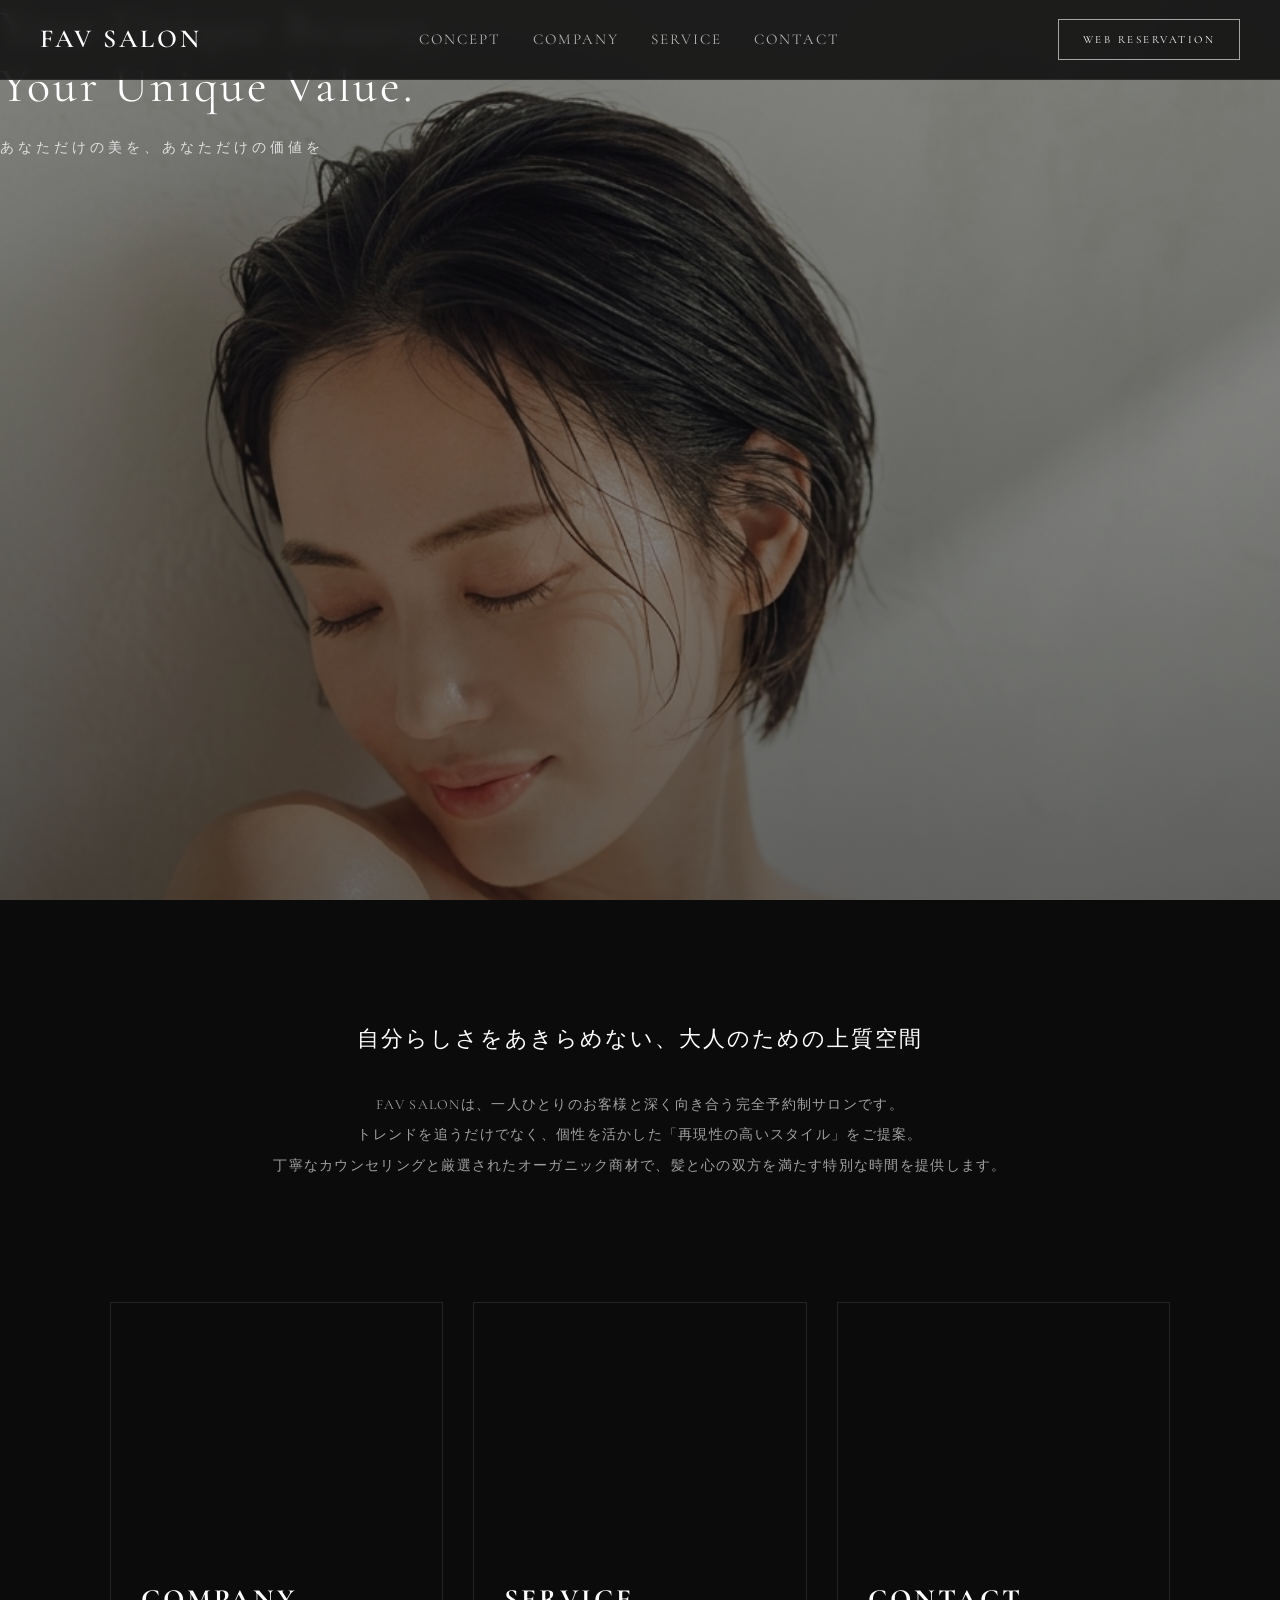
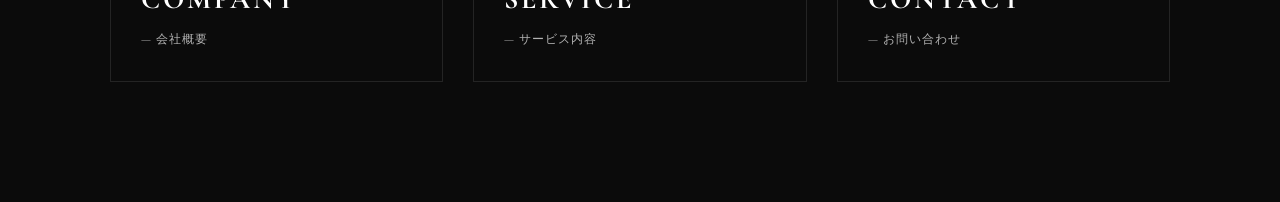
==== commit 1db9486e: "Add files via upload" ====
--- a/index.html
+++ b/index.html
@@ -39,7 +39,7 @@
     <div class="main-image" style="background-image: url(./main_new.png);">
       <div class="main-overlay"></div>
       <div class="main">
-        <p class="en-title">Your Unique Beauty, <br>EYour Unique Value.</p>
+        <p class="en-title">Your Unique Beauty, <br>Your Unique Value.</p>
         <p class="ja-title">あなただけの美を、あなただけの価値を</p>
       </div>
     </div>
--- a/style.css
+++ b/style.css
@@ -179,7 +179,7 @@
    ========================================================================== */
 
 /* メインビジュアル */
-.main, .hero {
+.main {
   position: relative;
   width: 100%;
   height: 100vh;
@@ -190,7 +190,7 @@
   width: 100%;
   height: 100%;
   background-size: cover;
-  background-position: center;
+  background-position: center top;
   background-repeat: no-repeat;
   position: relative;
   display: flex;
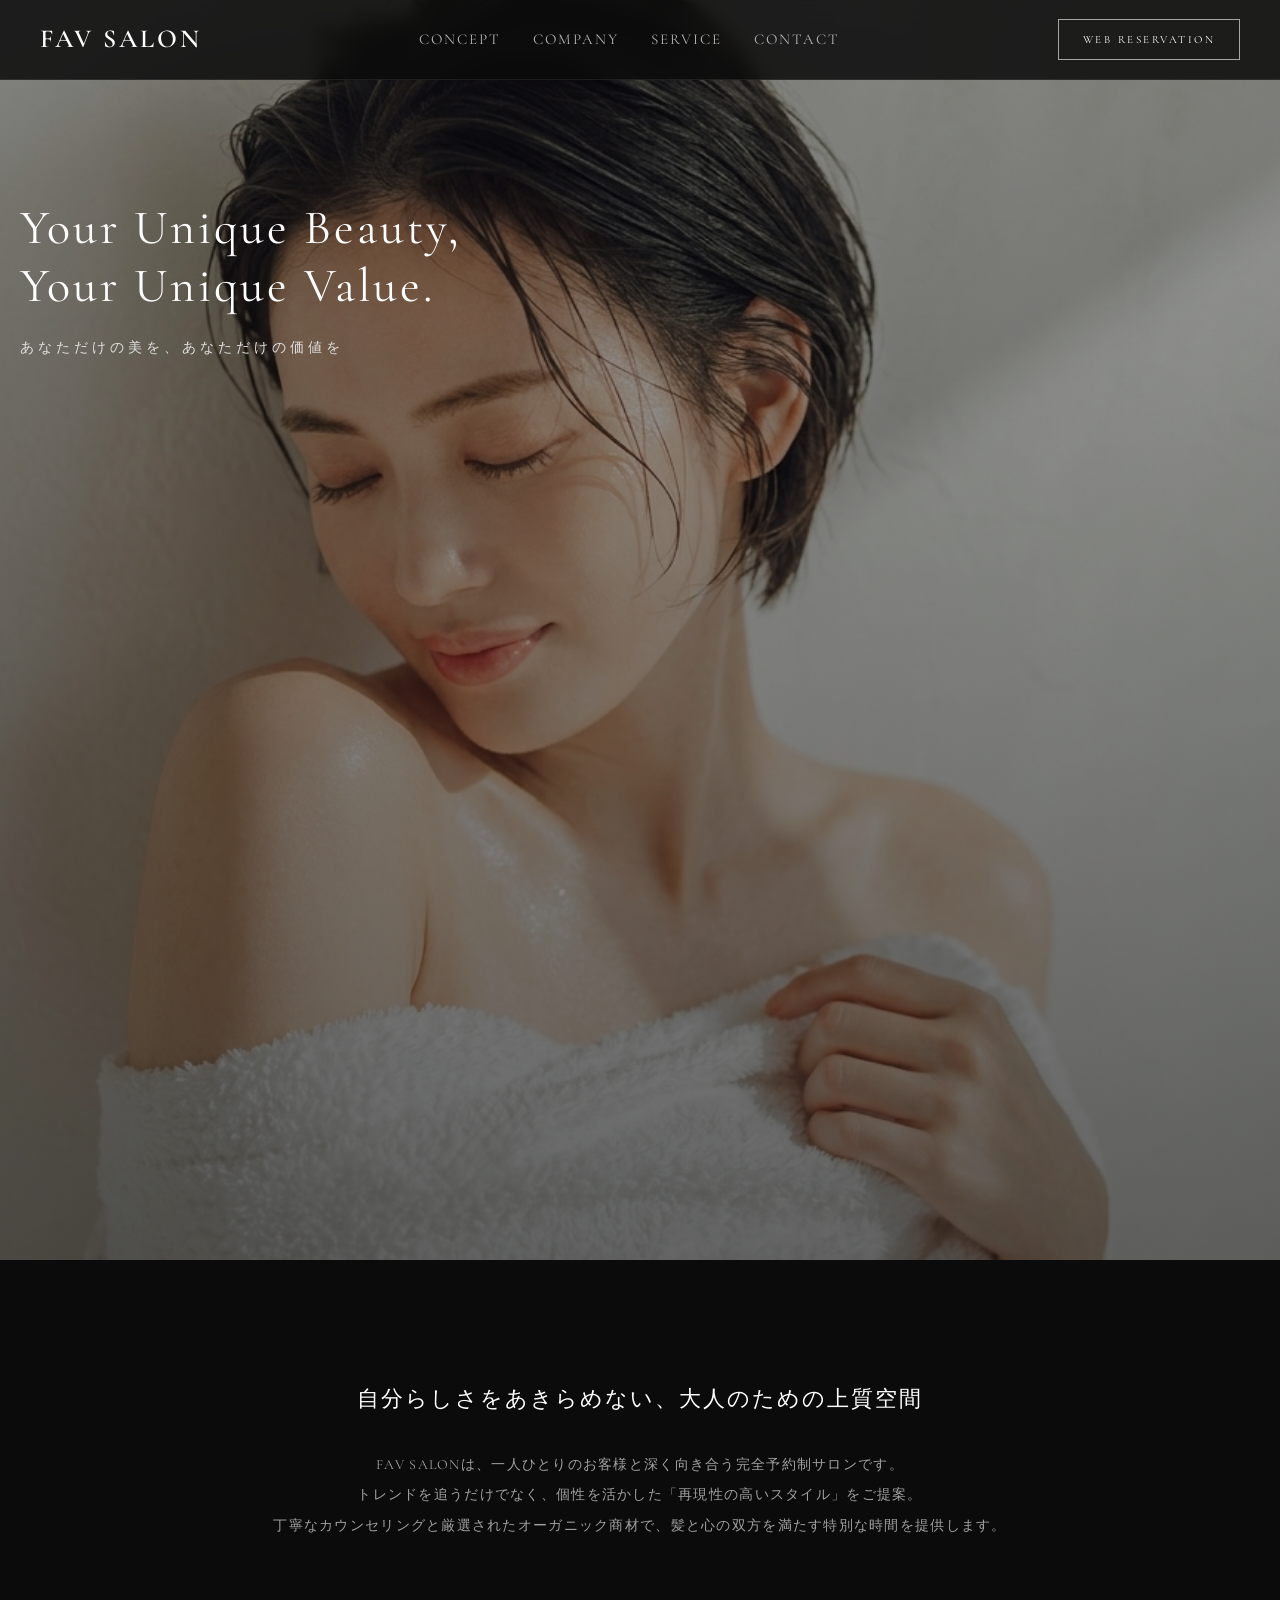
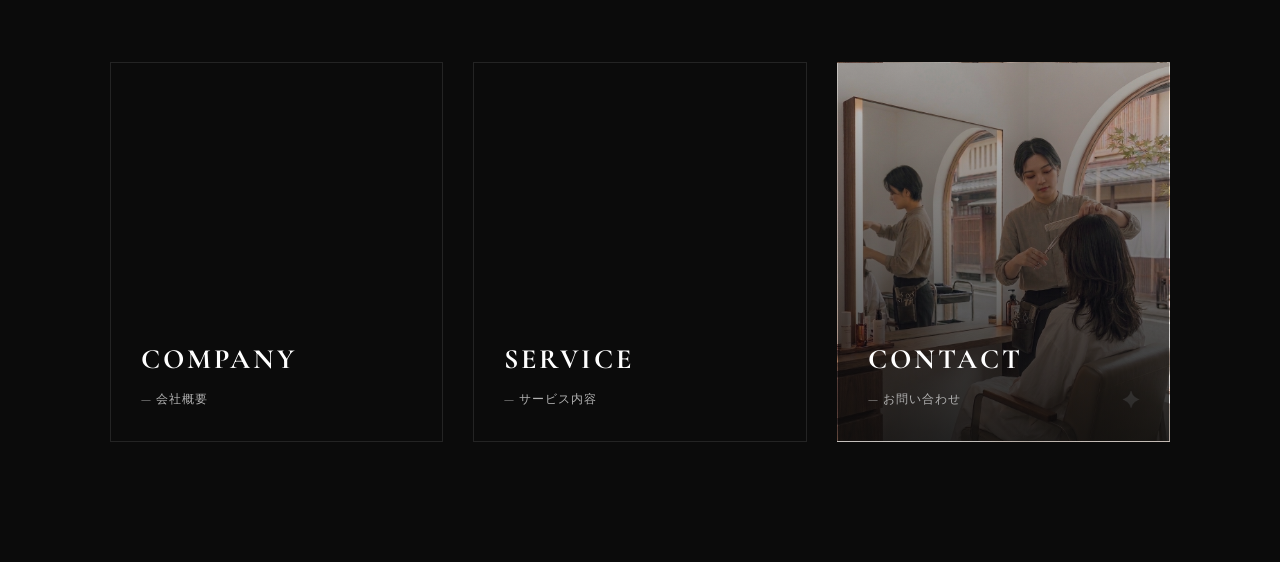
==== commit c67d4046: "Add files via upload" ====
--- a/index.html
+++ b/index.html
@@ -69,7 +69,7 @@
       </div>
     </a>
 
-    <a href="contact.html" class="card" style="background-image: url('https://images.unsplash.com/photo-1562322140-8baeececf3df?q=80&w=800');">
+    <a href="contact.html" class="card" style="background-image: url(./contact_new.png);">
       <div class="card-overlay"></div>
       <div class="card-content">
         <h3>CONTACT</h3>
--- a/style.css
+++ b/style.css
@@ -3,175 +3,178 @@
 /* ==========================================================================
    1. リセット & 共通ベース設定
    ========================================================================== */
-*, *::before, *::after {
-  box-sizing: border-box;
-  margin: 0;
-  padding: 0;
+*,
+*::before,
+*::after {
+    box-sizing: border-box;
+    margin: 0;
+    padding: 0;
 }
 
 html {
-  scroll-behavior: smooth;
-  font-size: 16px;
+    scroll-behavior: smooth;
+    font-size: 16px;
 }
 
 body {
-/* 英字・和文ともに高級感のある明朝系フォントを指定 */
-  font-family: 'Cormorant Garamond', "Yu Mincho", "游明朝", "YuMincho", "HG明朝E", "MS P明朝", Georgia, serif;
-  background-color: #0b0b0b;
-  color: #e5e5e5;
-  line-height: 1.8;
-  letter-spacing: 0.08em; /* 文字間隔をやや広げてエレガントに */
-  overflow-x: hidden;
+    /* 英字・和文ともに高級感のある明朝系フォントを指定 */
+    font-family: 'Cormorant Garamond', "Yu Mincho", "游明朝", "YuMincho", "HG明朝E", "MS P明朝", Georgia, serif;
+    background-color: #0b0b0b;
+    color: #e5e5e5;
+    line-height: 1.8;
+    letter-spacing: 0.08em;
+    /* 文字間隔をやや広げてエレガントに */
+    overflow-x: hidden;
 }
 
 a {
-  color: inherit;
-  text-decoration: none;
-  transition: all 0.3s ease;
+    color: inherit;
+    text-decoration: none;
+    transition: all 0.3s ease;
 }
 
 img {
-  max-width: 100%;
-  height: auto;
-  vertical-align: bottom;
+    max-width: 100%;
+    height: auto;
+    vertical-align: bottom;
 }
 
 /* 共通コンテナ */
 .container {
-  max-width: 900px;
-  margin: 0 auto;
-  padding: 120px 20px 80px;
+    max-width: 900px;
+    margin: 0 auto;
+    padding: 120px 20px 80px;
 }
 
 /* 下層ページ タイトルスタイル */
 .page-title {
-  text-align: center;
-  margin-bottom: 60px;
+    text-align: center;
+    margin-bottom: 60px;
 }
 
 .page-title h1 {
-  font-family: 'Cormorant Garamond', serif;
-  font-size: 42px;
-  font-weight: 600;
-  letter-spacing: 4px;
-  color: #ffffff;
-  margin-bottom: 8px;
+    font-family: 'Cormorant Garamond', serif;
+    font-size: 42px;
+    font-weight: 600;
+    letter-spacing: 4px;
+    color: #ffffff;
+    margin-bottom: 8px;
 }
 
 .page-title p {
-  font-size: 13px;
-  color: #8a8a8a;
-  letter-spacing: 2px;
+    font-size: 13px;
+    color: #8a8a8a;
+    letter-spacing: 2px;
 }
 
 /* ==========================================================================
    2. ヘッダー & ナビゲーション
    ========================================================================== */
 .header {
-  position: fixed;
-  top: 0;
-  left: 0;
-  width: 100%;
-  height: 80px;
-  display: flex;
-  justify-content: space-between;
-  align-items: center;
-  padding: 0 40px;
-  background-color: rgba(11, 11, 11, 0.85);
-  backdrop-filter: blur(8px);
-  -webkit-backdrop-filter: blur(8px);
-  z-index: 1000;
-  border-bottom: 1px solid rgba(255, 255, 255, 0.08);
+    position: fixed;
+    top: 0;
+    left: 0;
+    width: 100%;
+    height: 80px;
+    display: flex;
+    justify-content: space-between;
+    align-items: center;
+    padding: 0 40px;
+    background-color: rgba(11, 11, 11, 0.85);
+    backdrop-filter: blur(8px);
+    -webkit-backdrop-filter: blur(8px);
+    z-index: 1000;
+    border-bottom: 1px solid rgba(255, 255, 255, 0.08);
 }
 
 .logo a {
-  font-family: 'Cormorant Garamond', serif;
-  font-size: 26px;
-  font-weight: 600;
-  letter-spacing: 3px;
-  color: #ffffff;
+    font-family: 'Cormorant Garamond', serif;
+    font-size: 26px;
+    font-weight: 600;
+    letter-spacing: 3px;
+    color: #ffffff;
 }
 
 /* ナビゲーションメニュー */
 .nav-menu ul {
-  display: flex;
-  list-style: none;
-  gap: 32px;
+    display: flex;
+    list-style: none;
+    gap: 32px;
 }
 
 .nav-menu a {
-  font-family: 'Cormorant Garamond', serif;
-  font-size: 15px;
-  letter-spacing: 2px;
-  color: #b3b3b3;
-  position: relative;
-  padding: 5px 0;
+    font-family: 'Cormorant Garamond', serif;
+    font-size: 15px;
+    letter-spacing: 2px;
+    color: #b3b3b3;
+    position: relative;
+    padding: 5px 0;
 }
 
 .nav-menu a::after {
-  content: '';
-  position: absolute;
-  bottom: 0;
-  left: 0;
-  width: 0;
-  height: 1px;
-  background-color: #ffffff;
-  transition: width 0.3s ease;
+    content: '';
+    position: absolute;
+    bottom: 0;
+    left: 0;
+    width: 0;
+    height: 1px;
+    background-color: #ffffff;
+    transition: width 0.3s ease;
 }
 
 .nav-menu a:hover {
-  color: #ffffff;
+    color: #ffffff;
 }
 
 .nav-menu a:hover::after {
-  width: 100%;
+    width: 100%;
 }
 
 /* 右側エリア（予約ボタン） */
 .header-right {
-  display: flex;
-  align-items: center;
-  gap: 20px;
+    display: flex;
+    align-items: center;
+    gap: 20px;
 }
 
 /* Web予約ボタン（高級感のあるホバー演出） */
 .btn-reserve {
-  display: inline-block;
-  padding: 10px 24px;
-  font-size: 11px;
-  letter-spacing: 2.5px;
-  color: #ffffff;
-  border: 1px solid rgba(255, 255, 255, 0.6);
-  background: transparent;
-  transition: all 0.4s cubic-bezier(0.165, 0.84, 0.44, 1);
+    display: inline-block;
+    padding: 10px 24px;
+    font-size: 11px;
+    letter-spacing: 2.5px;
+    color: #ffffff;
+    border: 1px solid rgba(255, 255, 255, 0.6);
+    background: transparent;
+    transition: all 0.4s cubic-bezier(0.165, 0.84, 0.44, 1);
 }
 
 .btn-reserve:hover {
-  background-color: #ffffff;
-  color: #0b0b0b;
-  border-color: #ffffff;
-  box-shadow: 0 0 20px rgba(255, 255, 255, 0.2);
+    background-color: #ffffff;
+    color: #0b0b0b;
+    border-color: #ffffff;
+    box-shadow: 0 0 20px rgba(255, 255, 255, 0.2);
 }
 
 /* ハンバーガーボタン（将来的なJS拡張用） */
 .hamburger {
-  display: none;
-  background: none;
-  border: none;
-  cursor: pointer;
-  flex-direction: column;
-  justify-content: space-between;
-  width: 24px;
-  height: 14px;
-  padding: 0;
+    display: none;
+    background: none;
+    border: none;
+    cursor: pointer;
+    flex-direction: column;
+    justify-content: space-between;
+    width: 24px;
+    height: 14px;
+    padding: 0;
 }
 
 .hamburger span {
-  display: block;
-  width: 100%;
-  height: 1px;
-  background-color: #ffffff;
-  transition: all 0.3s ease;
+    display: block;
+    width: 100%;
+    height: 1px;
+    background-color: #ffffff;
+    transition: all 0.3s ease;
 }
 
 /* ==========================================================================
@@ -180,155 +183,182 @@
 
 /* メインビジュアル */
 .main {
-  position: relative;
-  width: 100%;
-  height: 100vh;
-  min-height: 600px;
+    position: relative;
+    width: 100%;
+    height: 100vh;
+    min-height: 600px;
 }
 
 .main-image {
-  width: 100%;
-  height: 100%;
-  background-size: cover;
-  background-position: center top;
-  background-repeat: no-repeat;
-  position: relative;
-  display: flex;
-  align-items: center;
-  justify-content: center;
+    width: 100%;
+    height: 100%;
+    background-size: cover;
+    background-position: center 30%;
+    background-repeat: no-repeat;
+    position: relative;
+    display: flex;
+    flex-direction: column;
+    align-items: center;
+    justify-content: flex-start;
+    padding-top: 100px;
+    box-sizing: border-box;
 }
 
 .main-overlay {
-  position: absolute;
-  top: 0;
-  left: 0;
-  width: 100%;
-  height: 100%;
-  background: linear-gradient(
-    to bottom,
-    rgba(11, 11, 11, 0.3) 0%,
-    rgba(11, 11, 11, 0.6) 100%
-  );
-}
-
-.main-text{
-  position: relative;
-  z-index: 2;
-  text-align: center;
-  padding: 0 20px;
+    position: absolute;
+    top: 0;
+    left: 0;
+    width: 100%;
+    height: 100%;
+    background: linear-gradient(to bottom,
+            rgba(11, 11, 11, 0.3) 0%,
+            rgba(11, 11, 11, 0.6) 100%);
+}
+
+.main-text {
+    position: relative;
+    z-index: 2;
+    text-align: left;
+    padding-left: 20%;
+    width: 100%;
+    max-width: 1200px;
+    margin: 0 auto;
+    box-sizing: border-box;
 }
 
 .en-title {
-  font-family: 'Cormorant Garamond', serif;
-  font-size: 48px;
-  line-height: 1.2;
-  letter-spacing: 3px;
-  color: #ffffff;
-  margin-bottom: 20px;
+    font-family: 'Cormorant Garamond', serif;
+    font-size: 48px;
+    line-height: 1.2;
+    letter-spacing: 3px;
+    color: #ffffff;
+    margin-bottom: 20px;
+    margin-left: 20px;
+    white-space: normal;
+    text-align: left;
+
 }
 
 .ja-title {
-  font-size: 14px;
-  letter-spacing: 4px;
-  color: #e0e0e0;
+    font-size: 14px;
+    letter-spacing: 4px;
+    color: #e0e0e0;
+    margin-left: 20px;
+    text-align: left;
+
+}
+
+/* --- PC（画面幅 1024px 以上）のときだけ適用するスタイル --- */
+@media screen and (min-width: 1024px) {
+    .main {
+        height: 140vh;
+        /* PCの時だけ画面1.4倍分に伸ばして縦長にする */
+        min-height: 950px;
+        /* 大画面モニターでも途切れない最小高さを確保 */
+    }
+
+    .main-image {
+        background-position: center 25%;
+        /* PCの大画面で顔と肩がベストな位置に映るよう微調整 */
+        padding-top: 200px;
+    }
 }
 
 /* コンセプト */
 .concept {
-  max-width: 800px;
-  margin: 0 auto;
-  padding: 120px 20px;
-  text-align: center;
+    max-width: 800px;
+    margin: 0 auto;
+    padding: 120px 20px;
+    text-align: center;
 }
 
 .concept h2 {
-  font-size: 22px;
-  font-weight: 400;
-  letter-spacing: 2px;
-  line-height: 1.8;
-  color: #ffffff;
-  margin-bottom: 30px;
+    font-size: 22px;
+    font-weight: 400;
+    letter-spacing: 2px;
+    line-height: 1.8;
+    color: #ffffff;
+    margin-bottom: 30px;
 }
 
 .concept p {
-  font-size: 14px;
-  color: #a0a0a0;
-  line-height: 2.2;
+    font-size: 14px;
+    color: #a0a0a0;
+    line-height: 2.2;
 }
 
 /* カードリスト */
 .card-list {
-  max-width: 1100px;
-  margin: 0 auto;
-  padding: 0 20px 120px;
-  display: grid;
-  grid-template-columns: repeat(3, 1fr);
-  gap: 30px;
+    max-width: 1100px;
+    margin: 0 auto;
+    padding: 0 20px 120px;
+    display: grid;
+    /*display: grid; は、CSSで要素を格子状（縦横の2次元）に配置するためのレイアウト手法です。親要素に指定することで、子要素をきれいな表やタイル状に並べることができます。
+  基本的な使い方コンテナの作成: 親要素に display: grid; を指定します。列の指定: grid-template-columns で列の数や幅を決めます（例: repeat(3, 1fr) で3等分）。行の指定: grid-template-rows で行の高さを決めます。
+  隙間の設定: gap プロパティでアイテム同士のすき間を簡単に調整できます。主な特徴2次元レイアウト: 縦と横の行・列を同時にコントロールできます。柔軟なサイズ指定: fr 単位を使うと、画面幅に合わせた割合でサイズを自動調整できます。*/
+    grid-template-columns: repeat(3, 1fr);
+    gap: 30px;
 }
 
 .card {
-  position: relative;
-  height: 380px;
-  background-size: cover;
-  background-position: center;
-  display: flex;
-  align-items: flex-end;
-  padding: 30px;
-  overflow: hidden;
-  border: 1px solid rgba(255, 255, 255, 0.1);
-  transition: transform 0.5s ease, border-color 0.5s ease;
+    position: relative;
+    height: 380px;
+    background-size: cover;
+    background-position: center;
+    display: flex;
+    align-items: flex-end;
+    padding: 30px;
+    overflow: hidden;
+    border: 1px solid rgba(255, 255, 255, 0.1);
+    transition: transform 0.5s ease, border-color 0.5s ease;
 }
 
 .card-overlay {
-  position: absolute;
-  top: 0;
-  left: 0;
-  width: 100%;
-  height: 100%;
-  background: linear-gradient(
-    to top,
-    rgba(11, 11, 11, 0.85) 0%,
-    rgba(11, 11, 11, 0.2) 100%
-  );
-  transition: opacity 0.5s ease;
+    position: absolute;
+    top: 0;
+    left: 0;
+    width: 100%;
+    height: 100%;
+    background: linear-gradient(to top,
+            rgba(11, 11, 11, 0.85) 0%,
+            rgba(11, 11, 11, 0.2) 100%);
+    transition: opacity 0.5s ease;
 }
 
 .card-content {
-  position: relative;
-  z-index: 2;
-  transition: transform 0.5s ease;
+    position: relative;
+    z-index: 2;
+    transition: transform 0.5s ease;
 }
 
 .card-content h3 {
-  font-family: 'Cormorant Garamond', serif;
-  font-size: 28px;
-  letter-spacing: 3px;
-  color: #ffffff;
-  margin-bottom: 5px;
+    font-family: 'Cormorant Garamond', serif;
+    font-size: 28px;
+    letter-spacing: 3px;
+    color: #ffffff;
+    margin-bottom: 5px;
 }
 
 .card-content p {
-  font-size: 12px;
-  color: #b3b3b3;
-  letter-spacing: 1px;
+    font-size: 12px;
+    color: #b3b3b3;
+    letter-spacing: 1px;
 }
 
 /* カード ホバーエフェクト */
 .card:hover {
-  transform: translateY(-8px);
-  border-color: rgba(255, 255, 255, 0.4);
+    transform: translateY(-8px);
+    border-color: rgba(255, 255, 255, 0.4);
 }
 
 .card:hover .card-overlay {
-  background: linear-gradient(
-    to top,
-    rgba(11, 11, 11, 0.95) 0%,
-    rgba(11, 11, 11, 0.3) 100%
-  );
+    background: linear-gradient(to top,
+            rgba(11, 11, 11, 0.95) 0%,
+            rgba(11, 11, 11, 0.3) 100%);
 }
 
 .card:hover .card-content {
-  transform: translateY(-5px);
+    transform: translateY(-5px);
 }
 
 /* ==========================================================================
@@ -337,196 +367,206 @@
 
 /* --- A. 会社概要（COMPANY）--- */
 .info-table {
-  width: 100%;
-  border-collapse: collapse;
-  margin-top: 20px;
-}
-
-.info-table th, 
+    width: 100%;
+    border-collapse: collapse;
+    margin-top: 20px;
+}
+
+.info-table th,
 .info-table td {
-  padding: 22px 16px;
-  border-bottom: 1px solid rgba(255, 255, 255, 0.1);
-  font-size: 14px;
-  line-height: 1.8;
+    padding: 22px 16px;
+    border-bottom: 1px solid rgba(255, 255, 255, 0.1);
+    font-size: 14px;
+    line-height: 1.8;
 }
 
 .info-table th {
-  width: 28%;
-  color: #8a8a8a;
-  font-weight: normal;
-  text-align: left;
-  vertical-align: top;
+    width: 28%;
+    color: #8a8a8a;
+    font-weight: normal;
+    text-align: left;
+    vertical-align: top;
 }
 
 .info-table td {
-  color: #e5e5e5;
+    color: #e5e5e5;
 }
 
 /* --- B. サービス（SERVICE）--- */
 .menu-category {
-  margin-bottom: 50px;
+    margin-bottom: 50px;
 }
 
 .menu-category h2 {
-  font-family: 'Cormorant Garamond', serif;
-  font-size: 24px;
-  font-weight: 600;
-  letter-spacing: 3px;
-  color: #ffffff;
-  padding-bottom: 12px;
-  border-bottom: 1px solid rgba(255, 255, 255, 0.2);
-  margin-bottom: 20px;
+    font-family: 'Cormorant Garamond', serif;
+    font-size: 24px;
+    font-weight: 600;
+    letter-spacing: 3px;
+    color: #ffffff;
+    padding-bottom: 12px;
+    border-bottom: 1px solid rgba(255, 255, 255, 0.2);
+    margin-bottom: 20px;
 }
 
 .menu-item {
-  display: flex;
-  justify-content: space-between;
-  align-items: baseline;
-  padding: 16px 0;
-  border-bottom: 1px solid rgba(255, 255, 255, 0.05);
-  font-size: 14px;
+    display: flex;
+    justify-content: space-between;
+    align-items: baseline;
+    padding: 16px 0;
+    border-bottom: 1px solid rgba(255, 255, 255, 0.05);
+    font-size: 14px;
 }
 
 .menu-name {
-  color: #d0d0d0;
+    color: #d0d0d0;
 }
 
 .menu-price {
-  font-family: 'Cormorant Garamond', serif;
-  font-size: 16px;
-  color: #ffffff;
-  letter-spacing: 1px;
+    font-family: 'Cormorant Garamond', serif;
+    font-size: 16px;
+    color: #ffffff;
+    letter-spacing: 1px;
 }
 
 /* --- C. お問い合わせ（CONTACT）--- */
 .contact-form {
-  display: flex;
-  flex-direction: column;
-  gap: 24px;
+    display: flex;
+    flex-direction: column;
+    gap: 24px;
 }
 
 .form-group {
-  display: flex;
-  flex-direction: column;
-  gap: 8px;
+    display: flex;
+    flex-direction: column;
+    gap: 8px;
 }
 
 .form-group label {
-  font-size: 13px;
-  color: #a0a0a0;
-  letter-spacing: 1px;
+    font-size: 13px;
+    color: #a0a0a0;
+    letter-spacing: 1px;
 }
 
 .form-group label span {
-  color: #c97a7a;
-  margin-left: 4px;
-}
-
-.form-group input, 
-.form-group select, 
+    color: #c97a7a;
+    margin-left: 4px;
+}
+
+.form-group input,
+.form-group select,
 .form-group textarea {
-  width: 100%;
-  padding: 14px;
-  background-color: #141414;
-  border: 1px solid rgba(255, 255, 255, 0.15);
-  border-radius: 0;
-  color: #ffffff;
-  font-size: 14px;
-  outline: none;
-  transition: border-color 0.3s ease;
-}
-
-.form-group input:focus, 
-.form-group select:focus, 
-.form-group textarea:focus {
-  border-color: #ffffff;
+    width: 100%;
+    padding: 14px;
+    background-color: #141414;
+    border: 1px solid rgba(255, 255, 255, 0.15);
+    border-radius: 0;
+    color: #ffffff;
+    font-size: 14px;
+    outline: none;
+    transition: border-color 0.3s ease;
+}
+
+.form-group input:focus,
+.form-group select:focus,
+.form-group textarea:focus .form-group input [type="datetime-local"] {
+    width: 100%;
+    padding: 14px;
+    background-color: #141414;
+    border: 1px solid rgba(255, 255, 255, 0.15);
+    border-radius: 0;
+    color: #ffffff;
+    font-size: 14px;
+    outline: none;
+    transition: border-color 0.3s ease;
+    border-color: #ffffff;
 }
 
 .form-group select option {
-  background-color: #141414;
-  color: #ffffff;
+    background-color: #141414;
+    color: #ffffff;
 }
 
 .btn-submit {
-  margin-top: 20px;
-  padding: 16px;
-  background-color: #ffffff;
-  color: #0b0b0b;
-  border: 1px solid #ffffff;
-  font-size: 13px;
-  letter-spacing: 3px;
-  cursor: pointer;
-  transition: all 0.3s ease;
+    margin-top: 20px;
+    padding: 16px;
+    background-color: #ffffff;
+    color: #0b0b0b;
+    border: 1px solid #ffffff;
+    font-size: 13px;
+    letter-spacing: 3px;
+    cursor: pointer;
+    transition: all 0.3s ease;
 }
 
 .btn-submit:hover {
-  background-color: transparent;
-  color: #ffffff;
+    background-color: transparent;
+    color: #ffffff;
 }
 
 /* ==========================================================================
    5. レスポンシブ対応（スマホ・タブレット表示）
    ========================================================================== */
 @media (max-width: 960px) {
-  .card-list {
-    grid-template-columns: 1fr;
-    gap: 20px;
-  }
-
-  .card {
-    height: 260px;
-  }
+    .card-list {
+        grid-template-columns: 1fr;
+        gap: 20px;
+    }
+
+    .card {
+        height: 260px;
+    }
 }
 
 @media (max-width: 768px) {
-  .header {
-    padding: 0 20px;
-    height: 70px;
-  }
-
-  .nav-menu {
-    display: none; /* スマホ時はメニューを折りたたむ設計 */
-  }
-
-  .hamburger {
-    display: flex;
-  }
-
-  .en-title {
-    font-size: 32px;
-  }
-
-  .ja-title {
-    font-size: 12px;
-  }
-
-  .concept {
-    padding: 80px 20px;
-  }
-
-  .concept h2 {
-    font-size: 18px;
-  }
-
-  .container {
-    padding-top: 100px;
-  }
-
-  .info-table th, 
-  .info-table td {
-    display: block;
-    width: 100%;
-    padding: 10px 0;
-  }
-
-  .info-table th {
-    border-bottom: none;
-    color: #ffffff;
-  }
-
-  .info-table tr {
-    border-bottom: 1px solid rgba(255, 255, 255, 0.1);
-    display: block;
-    padding: 10px 0;
-  }
+    .header {
+        padding: 0 20px;
+        height: 70px;
+    }
+
+    .nav-menu {
+        display: none;
+        /* スマホ時はメニューを折りたたむ設計 */
+    }
+
+    .hamburger {
+        display: flex;
+    }
+
+    .en-title {
+        font-size: 32px;
+    }
+
+    .ja-title {
+        font-size: 12px;
+    }
+
+    .concept {
+        padding: 80px 20px;
+    }
+
+    .concept h2 {
+        font-size: 18px;
+    }
+
+    .container {
+        padding-top: 100px;
+    }
+
+    .info-table th,
+    .info-table td {
+        display: block;
+        width: 100%;
+        padding: 10px 0;
+    }
+
+    .info-table th {
+        border-bottom: none;
+        color: #ffffff;
+    }
+
+    .info-table tr {
+        border-bottom: 1px solid rgba(255, 255, 255, 0.1);
+        display: block;
+        padding: 10px 0;
+    }
 }
